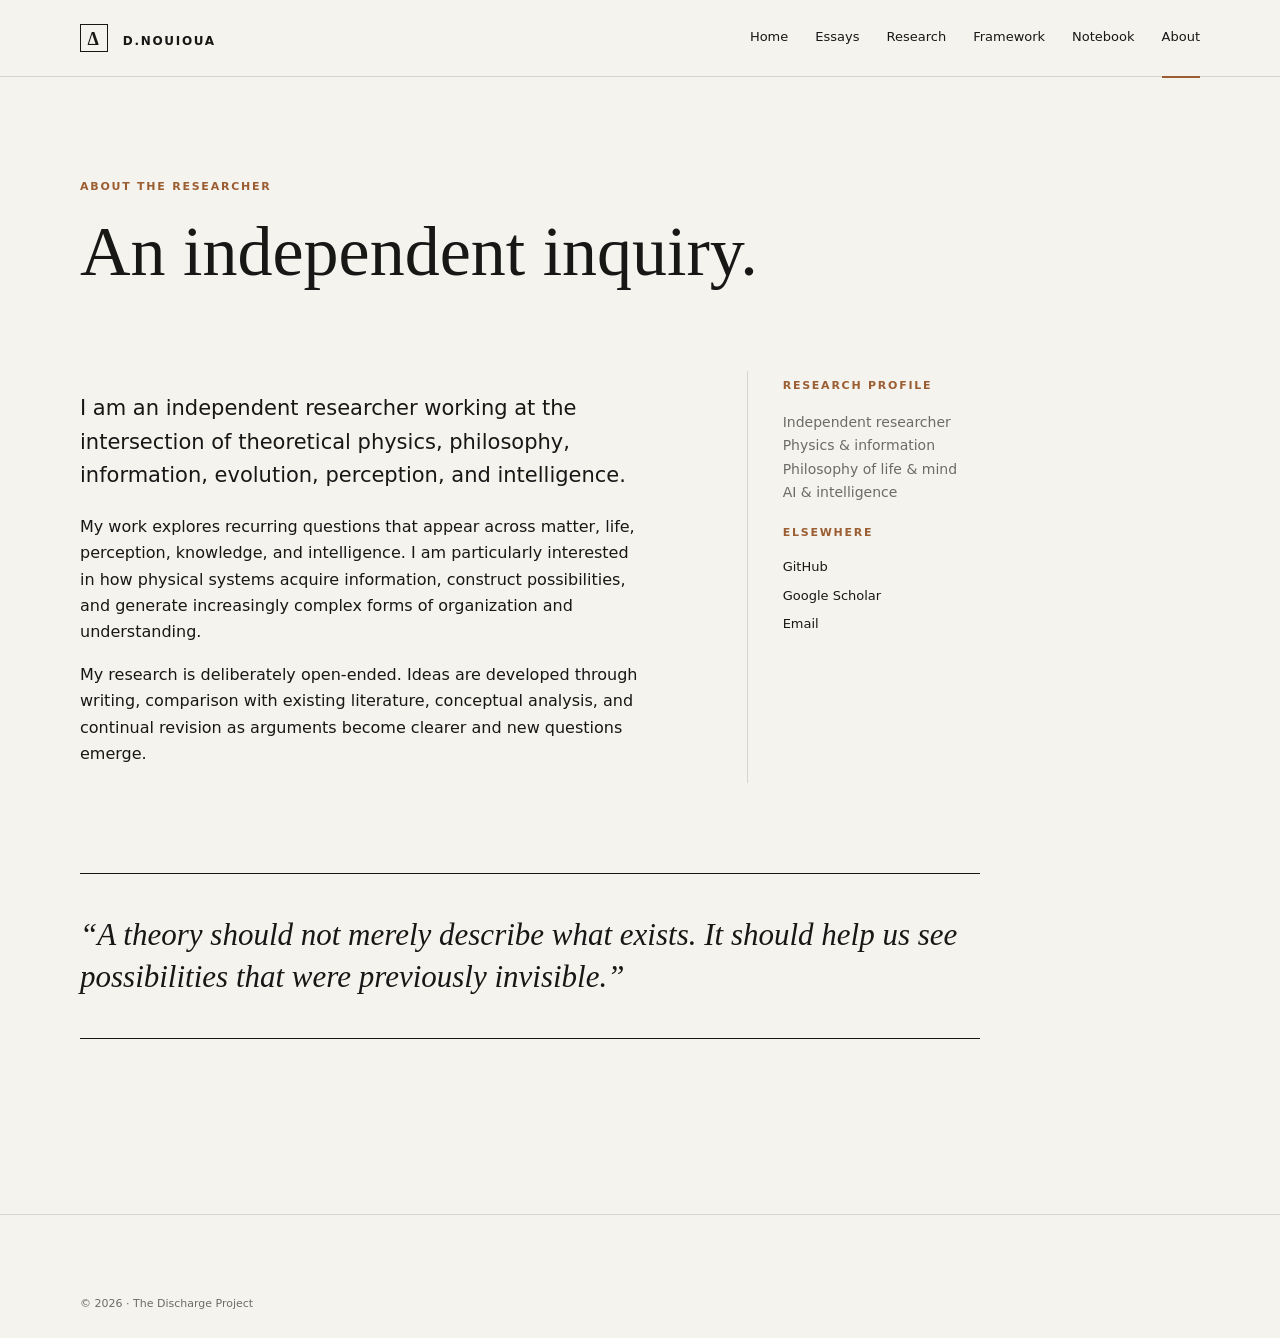
==== about.html @ 74bfa571 "Add research profile section to about.html Updated the researcher section to include a research prof" ====
<!doctype html><html lang="en"><head><meta charset="utf-8"><meta name="viewport" content="width=device-width,initial-scale=1"><title>About — D.Nouioua</title><link rel="stylesheet" href="assets/style.css"></head><body>
<header class="site-header"><div class="wrap nav"><a class="brand" href="index.html"><span>Δ</span> D.NOUIOUA</a><button class="menu">☰</button><nav><a href="index.html">Home</a><a href="essays.html">Essays</a><a href="research.html">Research</a><a href="framework.html">Framework</a><a href="notebook.html">Notebook</a><a class="active" href="about.html">About</a></nav></div></header>
<main class="page wrap about"><div class="page-intro"><span class="eyebrow">ABOUT THE RESEARCHER</span><h1>An independent inquiry.</h1></div>
<div class="about-grid"><div><p class="large">I am an independent researcher working at the intersection of theoretical physics, philosophy, information, evolution, perception, and intelligence.</p><p>My work explores recurring questions that appear across matter, life, perception, knowledge, and intelligence. I am particularly interested in how physical systems acquire information, construct possibilities, and generate increasingly complex forms of organization and understanding.</p><p>My research is deliberately open-ended. Ideas are developed through writing, comparison with existing literature, conceptual analysis, and continual revision as arguments become clearer and new questions emerge.</p></div><aside><span class="eyebrow">RESEARCH PROFILE</span><ul><li>Independent researcher</li><li>Physics & information</li><li>Philosophy of life & mind</li><li>AI & intelligence</li></ul><span class="eyebrow">ELSEWHERE</span><div class="links"><a href="#">GitHub</a><a href="#">Google Scholar</a><a href="mailto:hello@example.com">Email</a></div></aside></div>
<div class="quote">“A theory should not merely describe what exists. It should help us see possibilities that were previously invisible.”</div>
</main><footer class="footer"><div class="wrap copyright">© 2026 · The Discharge Project</div></footer><script src="assets/main.js"></script></body></html>
---- assets/style.css ----
:root{--ink:#171716;--muted:#6d6b66;--paper:#f5f3ee;--line:#d9d5cc;--accent:#9b5d32;--white:#fffdf8;--max:1120px}*{box-sizing:border-box}html{scroll-behavior:smooth}body{margin:0;background:var(--paper);color:var(--ink);font-family:Inter,ui-sans-serif,system-ui,-apple-system,BlinkMacSystemFont,"Segoe UI",sans-serif;line-height:1.65}a{color:inherit;text-decoration:none}a:hover{color:var(--accent)}.wrap{width:min(calc(100% - 48px),var(--max));margin:auto}.site-header{border-bottom:1px solid var(--line);background:rgba(245,243,238,.94);backdrop-filter:blur(10px);position:sticky;top:0;z-index:10}.nav{height:76px;display:flex;align-items:center;justify-content:space-between}.brand{font-size:12px;letter-spacing:.14em;font-weight:800}.brand span{display:inline-grid;place-items:center;width:28px;height:28px;border:1px solid var(--ink);margin-right:9px;font-family:Georgia,serif;font-size:18px}.nav nav{display:flex;gap:27px;font-size:13px}.nav nav a{padding:28px 0;border-bottom:2px solid transparent}.nav nav a.active{border-color:var(--accent)}.menu{display:none;background:none;border:0;font-size:22px}.hero{padding:130px 0 105px;max-width:1000px}.eyebrow,.tag{font-size:11px;letter-spacing:.16em;font-weight:800;color:var(--accent)}h1,h2,h3{font-family:Georgia,"Times New Roman",serif;line-height:1.08;font-weight:500}.hero h1{font-size:clamp(44px,7vw,82px);max-width:950px;margin:22px 0}.hero h1 em{font-style:italic}.lead{font-size:19px;line-height:1.7;color:var(--muted);max-width:720px}.hero-actions{display:flex;gap:28px;align-items:center;margin-top:34px}.button{display:inline-block;background:var(--ink);color:var(--white);padding:13px 20px;font-size:13px}.button:hover{background:var(--accent);color:white}.button.small{padding:9px 14px;font-size:12px}.text-link{font-size:13px;border-bottom:1px solid var(--ink);padding-bottom:3px}.statement{padding:0 0 100px}.rule{border-top:1px solid var(--ink);margin-bottom:35px}.statement p{font:italic 30px/1.35 Georgia,serif;max-width:850px}.grid-section{padding:80px 0}.section-head{display:flex;justify-content:space-between;align-items:end;margin-bottom:32px}.section-head h2{font-size:38px;margin:8px 0 0}.section-head>a{font-size:13px}.cards{display:grid;gap:1px;background:var(--line);border:1px solid var(--line)}.cards.four{grid-template-columns:repeat(4,1fr)}.card{background:var(--white);padding:28px;min-height:250px}.num{font:13px Georgia,serif;color:var(--accent)}.card h3{font-size:27px;margin:45px 0 12px}.card p{color:var(--muted);font-size:14px}.card a{font-size:12px}.feature{border-top:1px solid var(--ink);border-bottom:1px solid var(--ink);padding:90px 0;display:grid;grid-template-columns:1fr 1fr;gap:80px}.feature h2{font-size:62px;margin:12px 0}.large{font-size:21px;line-height:1.6}.feature p{color:var(--muted)}.diagram{display:flex;flex-direction:column;justify-content:center;align-items:center;gap:10px;font:italic 22px Georgia,serif}.node{border:1px solid var(--ink);padding:14px 22px;background:var(--white)}.arrow{color:var(--accent)}.latest{padding:100px 0}.post-row{display:grid;grid-template-columns:160px 1fr;gap:30px;padding:30px 0;border-top:1px solid var(--line)}.post-row h3{font-size:27px;margin:0 0 7px}.post-row p{margin:0;color:var(--muted)}.date,.meta{font-size:11px;letter-spacing:.12em;color:var(--muted)}.footer{border-top:1px solid var(--line);margin-top:80px;padding:45px 0 25px}.footer-grid{display:flex;justify-content:space-between}.footer-grid p{color:var(--muted);font-size:13px}.footer-grid>div:last-child{display:flex;gap:22px;font-size:13px}.copyright{font-size:11px;color:var(--muted);margin-top:35px}.page{padding:95px 0}.page-intro{max-width:780px;padding-bottom:65px}.page-intro h1{font-size:70px;margin:16px 0}.page-intro p{font-size:19px;color:var(--muted)}.filters{display:flex;gap:22px;border-bottom:1px solid var(--line);padding-bottom:16px;margin-bottom:30px;font-size:12px}.filter.active{color:var(--accent)}.essay-list article{padding:38px 0;border-bottom:1px solid var(--line);max-width:850px}.essay-list h2{font-size:39px;margin:12px 0}.essay-list p{color:var(--muted);max-width:700px}.paper{display:grid;grid-template-columns:90px 1fr;border-top:1px solid var(--line);padding:45px 0;max-width:950px}.paper-no{font:28px Georgia,serif;color:var(--accent)}.paper h2{font-size:37px;margin:10px 0}.paper p{color:var(--muted);max-width:750px}.paper-actions{display:flex;gap:22px;align-items:center;margin-top:22px}.citation-note{border:1px solid var(--line);background:var(--white);padding:24px;margin-top:25px;max-width:850px;font-size:13px}.toc{display:flex;gap:25px;border-bottom:1px solid var(--line);padding:16px 0;margin-bottom:55px;position:sticky;top:76px;background:var(--paper);z-index:5;font-size:12px}.framework-block{max-width:760px;padding:60px 0;border-bottom:1px solid var(--line);scroll-margin-top:130px}.framework-block h2{font-size:46px;margin:12px 0 22px}.framework-block p{font-size:17px;color:#4f4d49}.notes{max-width:850px}.notes article{padding:35px 0;border-top:1px solid var(--line)}.notes h2{font-size:35px;margin:10px 0}.notes p{color:var(--muted)}.notes a{font-size:12px;border-bottom:1px solid}.about-grid{display:grid;grid-template-columns:2fr 1fr;gap:100px;max-width:950px}.about-grid aside{border-left:1px solid var(--line);padding-left:35px}.about-grid ul{padding:0;list-style:none;color:var(--muted);font-size:14px}.links{display:flex;flex-direction:column;gap:7px;margin-top:12px;font-size:13px}.quote{font:italic 31px/1.35 Georgia,serif;border-top:1px solid var(--ink);border-bottom:1px solid var(--ink);padding:40px 0;margin-top:90px;max-width:900px}@media(max-width:800px){.wrap{width:min(calc(100% - 30px),var(--max))}.nav{height:65px}.menu{display:block}.nav nav{display:none;position:absolute;top:65px;left:0;right:0;background:var(--paper);border-bottom:1px solid var(--line);padding:12px 15px;flex-direction:column;gap:0}.nav nav.open{display:flex}.nav nav a{padding:12px 0}.hero{padding:80px 0}.hero h1{font-size:45px}.statement p{font-size:25px}.cards.four{grid-template-columns:1fr 1fr}.feature{grid-template-columns:1fr;gap:40px}.page{padding:65px 0}.page-intro h1{font-size:52px}.paper{grid-template-columns:50px 1fr}.paper h2,.essay-list h2{font-size:29px}.toc{overflow:auto;white-space:nowrap}.about-grid{grid-template-columns:1fr;gap:45px}.about-grid aside{border-left:0;border-top:1px solid var(--line);padding:30px 0}.footer-grid{flex-direction:column;gap:20px}}@media(max-width:520px){.cards.four{grid-template-columns:1fr}.post-row{grid-template-columns:1fr;gap:8px}.hero-actions{flex-direction:column;align-items:flex-start}.section-head{align-items:flex-start;gap:15px;flex-direction:column}}
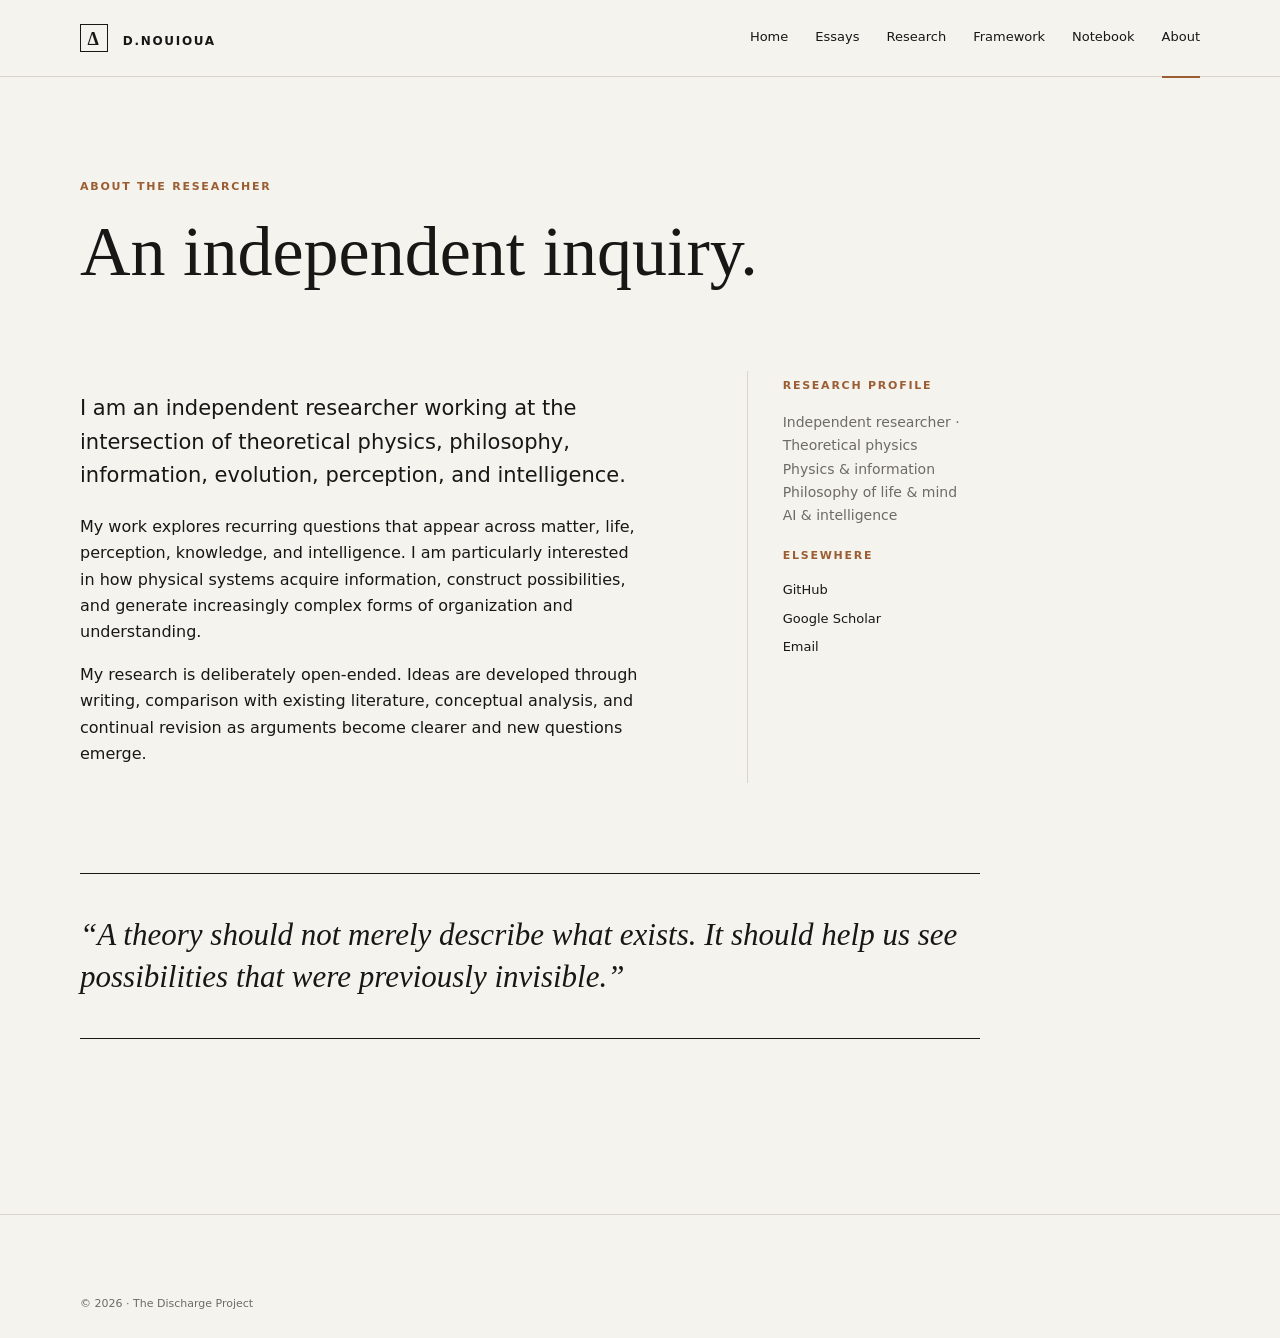
==== commit 2576cec5: "Revise about.html with expanded researcher profile Updated the about section to include a more detai" ====
--- a/about.html
+++ b/about.html
@@ -1,6 +1,6 @@
 <!doctype html><html lang="en"><head><meta charset="utf-8"><meta name="viewport" content="width=device-width,initial-scale=1"><title>About — D.Nouioua</title><link rel="stylesheet" href="assets/style.css"></head><body>
 <header class="site-header"><div class="wrap nav"><a class="brand" href="index.html"><span>Δ</span> D.NOUIOUA</a><button class="menu">☰</button><nav><a href="index.html">Home</a><a href="essays.html">Essays</a><a href="research.html">Research</a><a href="framework.html">Framework</a><a href="notebook.html">Notebook</a><a class="active" href="about.html">About</a></nav></div></header>
 <main class="page wrap about"><div class="page-intro"><span class="eyebrow">ABOUT THE RESEARCHER</span><h1>An independent inquiry.</h1></div>
-<div class="about-grid"><div><p class="large">I am an independent researcher working at the intersection of theoretical physics, philosophy, information, evolution, perception, and intelligence.</p><p>My work explores recurring questions that appear across matter, life, perception, knowledge, and intelligence. I am particularly interested in how physical systems acquire information, construct possibilities, and generate increasingly complex forms of organization and understanding.</p><p>My research is deliberately open-ended. Ideas are developed through writing, comparison with existing literature, conceptual analysis, and continual revision as arguments become clearer and new questions emerge.</p></div><aside><span class="eyebrow">RESEARCH PROFILE</span><ul><li>Independent researcher</li><li>Physics & information</li><li>Philosophy of life & mind</li><li>AI & intelligence</li></ul><span class="eyebrow">ELSEWHERE</span><div class="links"><a href="#">GitHub</a><a href="#">Google Scholar</a><a href="mailto:hello@example.com">Email</a></div></aside></div>
+<div class="about-grid"><div><p class="large">I am an independent researcher working at the intersection of theoretical physics, philosophy, information, evolution, perception, and intelligence.</p><p>My work explores recurring questions that appear across matter, life, perception, knowledge, and intelligence. I am particularly interested in how physical systems acquire information, construct possibilities, and generate increasingly complex forms of organization and understanding.</p><p>My research is deliberately open-ended. Ideas are developed through writing, comparison with existing literature, conceptual analysis, and continual revision as arguments become clearer and new questions emerge.</p></div><aside><span class="eyebrow">RESEARCH PROFILE</span><ul><li>Independent researcher · Theoretical physics</li><li>Physics & information</li><li>Philosophy of life & mind</li><li>AI & intelligence</li></ul><span class="eyebrow">ELSEWHERE</span><div class="links"><a href="#">GitHub</a><a href="#">Google Scholar</a><a href="mailto:hello@example.com">Email</a></div></aside></div>
 <div class="quote">“A theory should not merely describe what exists. It should help us see possibilities that were previously invisible.”</div>
 </main><footer class="footer"><div class="wrap copyright">© 2026 · The Discharge Project</div></footer><script src="assets/main.js"></script></body></html>
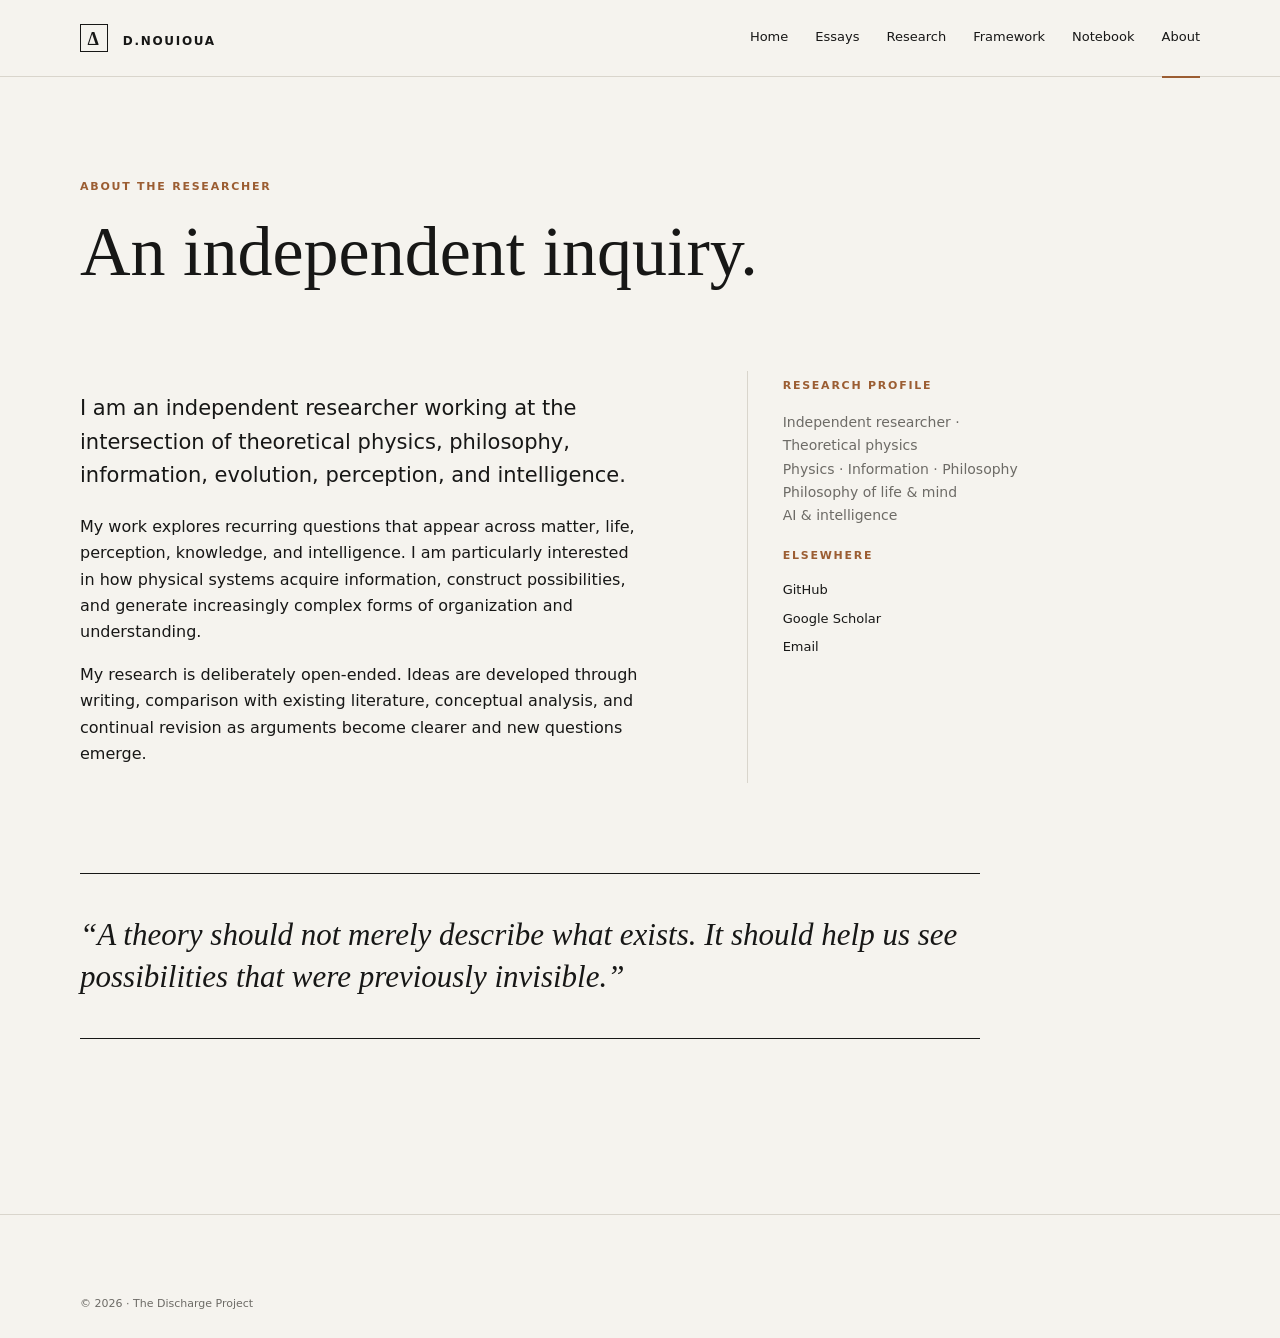
==== commit 790d0aee: "Remove duplicate content in about.html" ====
--- a/about.html
+++ b/about.html
@@ -1,6 +1,6 @@
 <!doctype html><html lang="en"><head><meta charset="utf-8"><meta name="viewport" content="width=device-width,initial-scale=1"><title>About — D.Nouioua</title><link rel="stylesheet" href="assets/style.css"></head><body>
 <header class="site-header"><div class="wrap nav"><a class="brand" href="index.html"><span>Δ</span> D.NOUIOUA</a><button class="menu">☰</button><nav><a href="index.html">Home</a><a href="essays.html">Essays</a><a href="research.html">Research</a><a href="framework.html">Framework</a><a href="notebook.html">Notebook</a><a class="active" href="about.html">About</a></nav></div></header>
 <main class="page wrap about"><div class="page-intro"><span class="eyebrow">ABOUT THE RESEARCHER</span><h1>An independent inquiry.</h1></div>
-<div class="about-grid"><div><p class="large">I am an independent researcher working at the intersection of theoretical physics, philosophy, information, evolution, perception, and intelligence.</p><p>My work explores recurring questions that appear across matter, life, perception, knowledge, and intelligence. I am particularly interested in how physical systems acquire information, construct possibilities, and generate increasingly complex forms of organization and understanding.</p><p>My research is deliberately open-ended. Ideas are developed through writing, comparison with existing literature, conceptual analysis, and continual revision as arguments become clearer and new questions emerge.</p></div><aside><span class="eyebrow">RESEARCH PROFILE</span><ul><li>Independent researcher · Theoretical physics</li><li>Physics & information</li><li>Philosophy of life & mind</li><li>AI & intelligence</li></ul><span class="eyebrow">ELSEWHERE</span><div class="links"><a href="#">GitHub</a><a href="#">Google Scholar</a><a href="mailto:hello@example.com">Email</a></div></aside></div>
+<div class="about-grid"><div><p class="large">I am an independent researcher working at the intersection of theoretical physics, philosophy, information, evolution, perception, and intelligence.</p><p>My work explores recurring questions that appear across matter, life, perception, knowledge, and intelligence. I am particularly interested in how physical systems acquire information, construct possibilities, and generate increasingly complex forms of organization and understanding.</p><p>My research is deliberately open-ended. Ideas are developed through writing, comparison with existing literature, conceptual analysis, and continual revision as arguments become clearer and new questions emerge.</p></div><aside><span class="eyebrow">RESEARCH PROFILE</span><ul><li>Independent researcher · Theoretical physics</li><li>Physics · Information · Philosophy</li><li>Philosophy of life & mind</li><li>AI & intelligence</li></ul><span class="eyebrow">ELSEWHERE</span><div class="links"><a href="#">GitHub</a><a href="#">Google Scholar</a><a href="mailto:hello@example.com">Email</a></div></aside></div>
 <div class="quote">“A theory should not merely describe what exists. It should help us see possibilities that were previously invisible.”</div>
 </main><footer class="footer"><div class="wrap copyright">© 2026 · The Discharge Project</div></footer><script src="assets/main.js"></script></body></html>
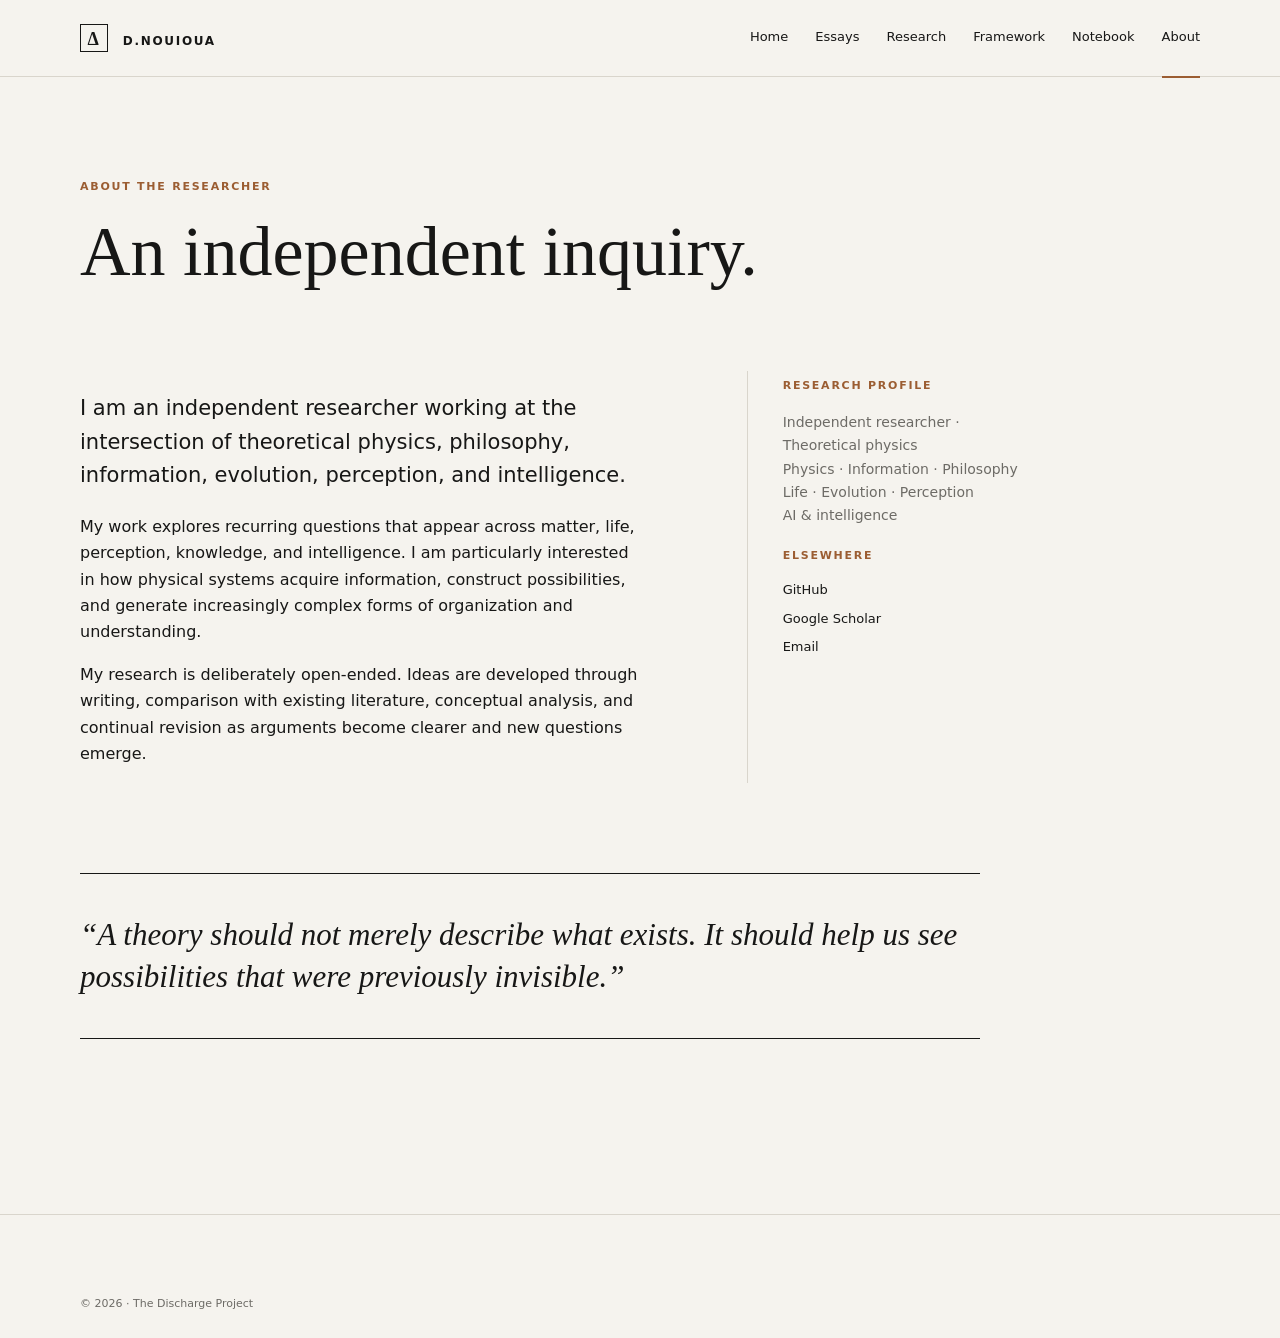
==== commit eda58a06: "Revise research profile and duplicate content Updated the research profile section to include 'Life'" ====
--- a/about.html
+++ b/about.html
@@ -1,6 +1,6 @@
 <!doctype html><html lang="en"><head><meta charset="utf-8"><meta name="viewport" content="width=device-width,initial-scale=1"><title>About — D.Nouioua</title><link rel="stylesheet" href="assets/style.css"></head><body>
 <header class="site-header"><div class="wrap nav"><a class="brand" href="index.html"><span>Δ</span> D.NOUIOUA</a><button class="menu">☰</button><nav><a href="index.html">Home</a><a href="essays.html">Essays</a><a href="research.html">Research</a><a href="framework.html">Framework</a><a href="notebook.html">Notebook</a><a class="active" href="about.html">About</a></nav></div></header>
 <main class="page wrap about"><div class="page-intro"><span class="eyebrow">ABOUT THE RESEARCHER</span><h1>An independent inquiry.</h1></div>
-<div class="about-grid"><div><p class="large">I am an independent researcher working at the intersection of theoretical physics, philosophy, information, evolution, perception, and intelligence.</p><p>My work explores recurring questions that appear across matter, life, perception, knowledge, and intelligence. I am particularly interested in how physical systems acquire information, construct possibilities, and generate increasingly complex forms of organization and understanding.</p><p>My research is deliberately open-ended. Ideas are developed through writing, comparison with existing literature, conceptual analysis, and continual revision as arguments become clearer and new questions emerge.</p></div><aside><span class="eyebrow">RESEARCH PROFILE</span><ul><li>Independent researcher · Theoretical physics</li><li>Physics · Information · Philosophy</li><li>Philosophy of life & mind</li><li>AI & intelligence</li></ul><span class="eyebrow">ELSEWHERE</span><div class="links"><a href="#">GitHub</a><a href="#">Google Scholar</a><a href="mailto:hello@example.com">Email</a></div></aside></div>
+<div class="about-grid"><div><p class="large">I am an independent researcher working at the intersection of theoretical physics, philosophy, information, evolution, perception, and intelligence.</p><p>My work explores recurring questions that appear across matter, life, perception, knowledge, and intelligence. I am particularly interested in how physical systems acquire information, construct possibilities, and generate increasingly complex forms of organization and understanding.</p><p>My research is deliberately open-ended. Ideas are developed through writing, comparison with existing literature, conceptual analysis, and continual revision as arguments become clearer and new questions emerge.</p></div><aside><span class="eyebrow">RESEARCH PROFILE</span><ul><li>Independent researcher · Theoretical physics</li><li>Physics · Information · Philosophy</li><li>Life · Evolution · Perception</li><li>AI & intelligence</li></ul><span class="eyebrow">ELSEWHERE</span><div class="links"><a href="#">GitHub</a><a href="#">Google Scholar</a><a href="mailto:hello@example.com">Email</a></div></aside></div>
 <div class="quote">“A theory should not merely describe what exists. It should help us see possibilities that were previously invisible.”</div>
 </main><footer class="footer"><div class="wrap copyright">© 2026 · The Discharge Project</div></footer><script src="assets/main.js"></script></body></html>
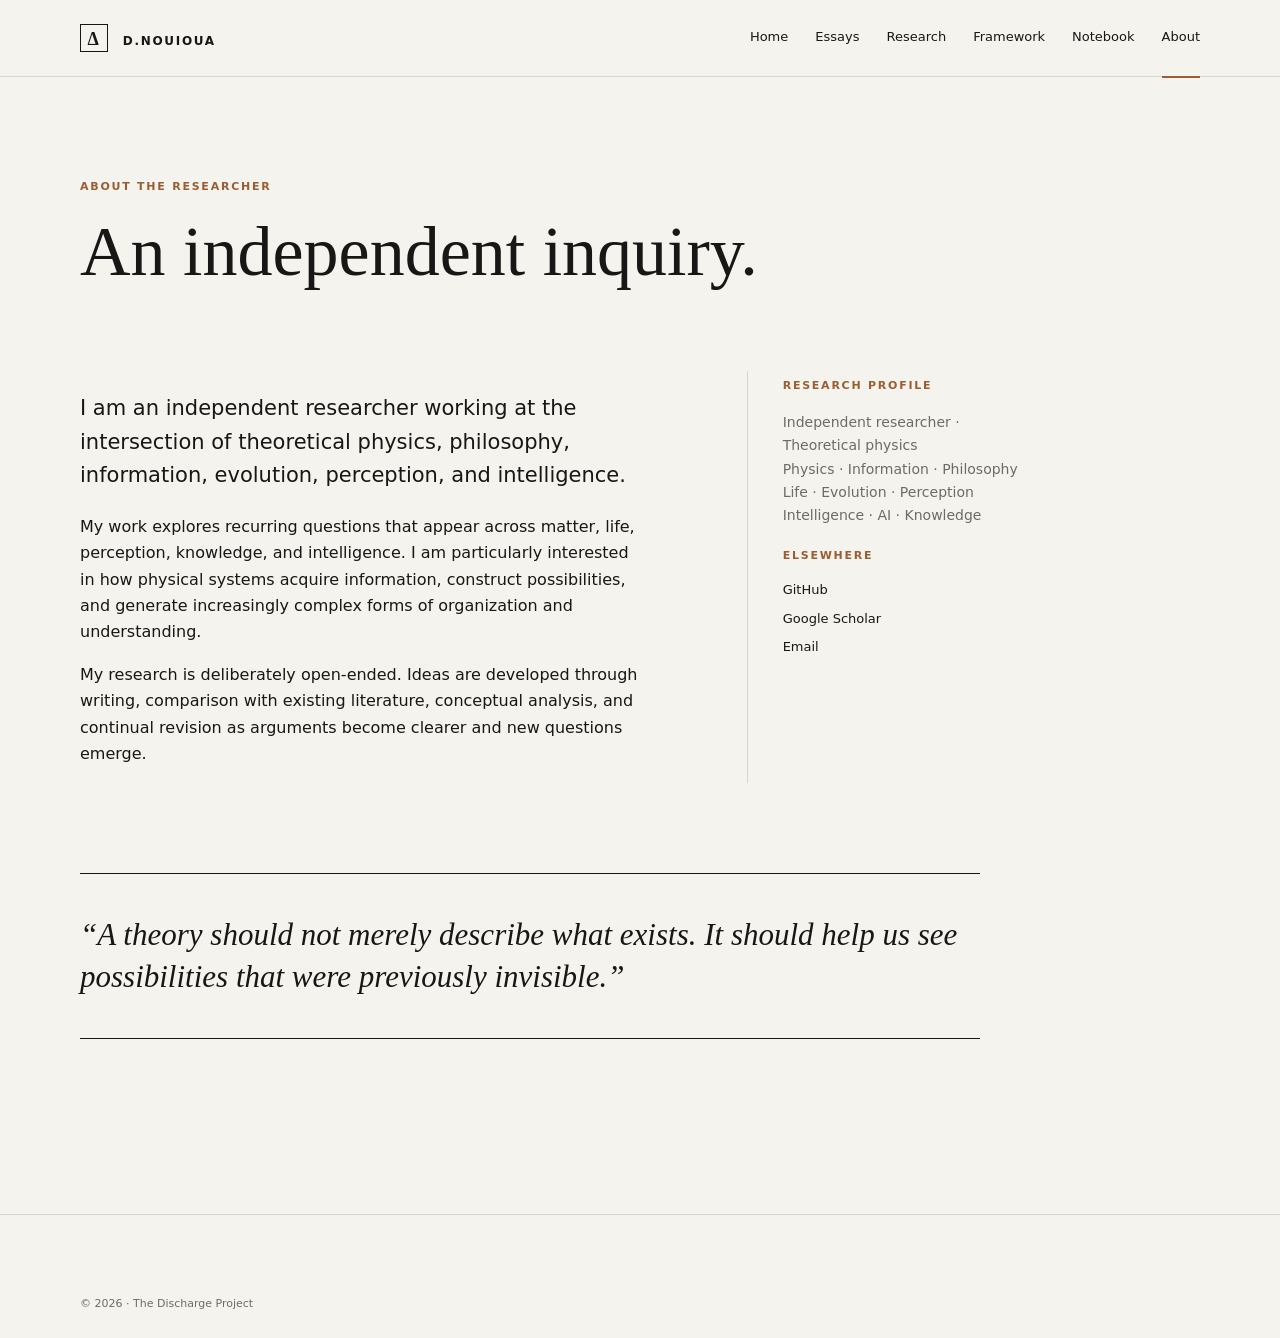
==== commit a6ceab61: "Revise about page content and research profile Updated the research profile section and adjusted the" ====
--- a/about.html
+++ b/about.html
@@ -1,6 +1,6 @@
 <!doctype html><html lang="en"><head><meta charset="utf-8"><meta name="viewport" content="width=device-width,initial-scale=1"><title>About — D.Nouioua</title><link rel="stylesheet" href="assets/style.css"></head><body>
 <header class="site-header"><div class="wrap nav"><a class="brand" href="index.html"><span>Δ</span> D.NOUIOUA</a><button class="menu">☰</button><nav><a href="index.html">Home</a><a href="essays.html">Essays</a><a href="research.html">Research</a><a href="framework.html">Framework</a><a href="notebook.html">Notebook</a><a class="active" href="about.html">About</a></nav></div></header>
 <main class="page wrap about"><div class="page-intro"><span class="eyebrow">ABOUT THE RESEARCHER</span><h1>An independent inquiry.</h1></div>
-<div class="about-grid"><div><p class="large">I am an independent researcher working at the intersection of theoretical physics, philosophy, information, evolution, perception, and intelligence.</p><p>My work explores recurring questions that appear across matter, life, perception, knowledge, and intelligence. I am particularly interested in how physical systems acquire information, construct possibilities, and generate increasingly complex forms of organization and understanding.</p><p>My research is deliberately open-ended. Ideas are developed through writing, comparison with existing literature, conceptual analysis, and continual revision as arguments become clearer and new questions emerge.</p></div><aside><span class="eyebrow">RESEARCH PROFILE</span><ul><li>Independent researcher · Theoretical physics</li><li>Physics · Information · Philosophy</li><li>Life · Evolution · Perception</li><li>AI & intelligence</li></ul><span class="eyebrow">ELSEWHERE</span><div class="links"><a href="#">GitHub</a><a href="#">Google Scholar</a><a href="mailto:hello@example.com">Email</a></div></aside></div>
+<div class="about-grid"><div><p class="large">I am an independent researcher working at the intersection of theoretical physics, philosophy, information, evolution, perception, and intelligence.</p><p>My work explores recurring questions that appear across matter, life, perception, knowledge, and intelligence. I am particularly interested in how physical systems acquire information, construct possibilities, and generate increasingly complex forms of organization and understanding.</p><p>My research is deliberately open-ended. Ideas are developed through writing, comparison with existing literature, conceptual analysis, and continual revision as arguments become clearer and new questions emerge.</p></div><aside><span class="eyebrow">RESEARCH PROFILE</span><ul><li>Independent researcher · Theoretical physics</li><li>Physics · Information · Philosophy</li><li>Life · Evolution · Perception</li><li>Intelligence · AI · Knowledge</li></ul><span class="eyebrow">ELSEWHERE</span><div class="links"><a href="#">GitHub</a><a href="#">Google Scholar</a><a href="mailto:hello@example.com">Email</a></div></aside></div>
 <div class="quote">“A theory should not merely describe what exists. It should help us see possibilities that were previously invisible.”</div>
 </main><footer class="footer"><div class="wrap copyright">© 2026 · The Discharge Project</div></footer><script src="assets/main.js"></script></body></html>
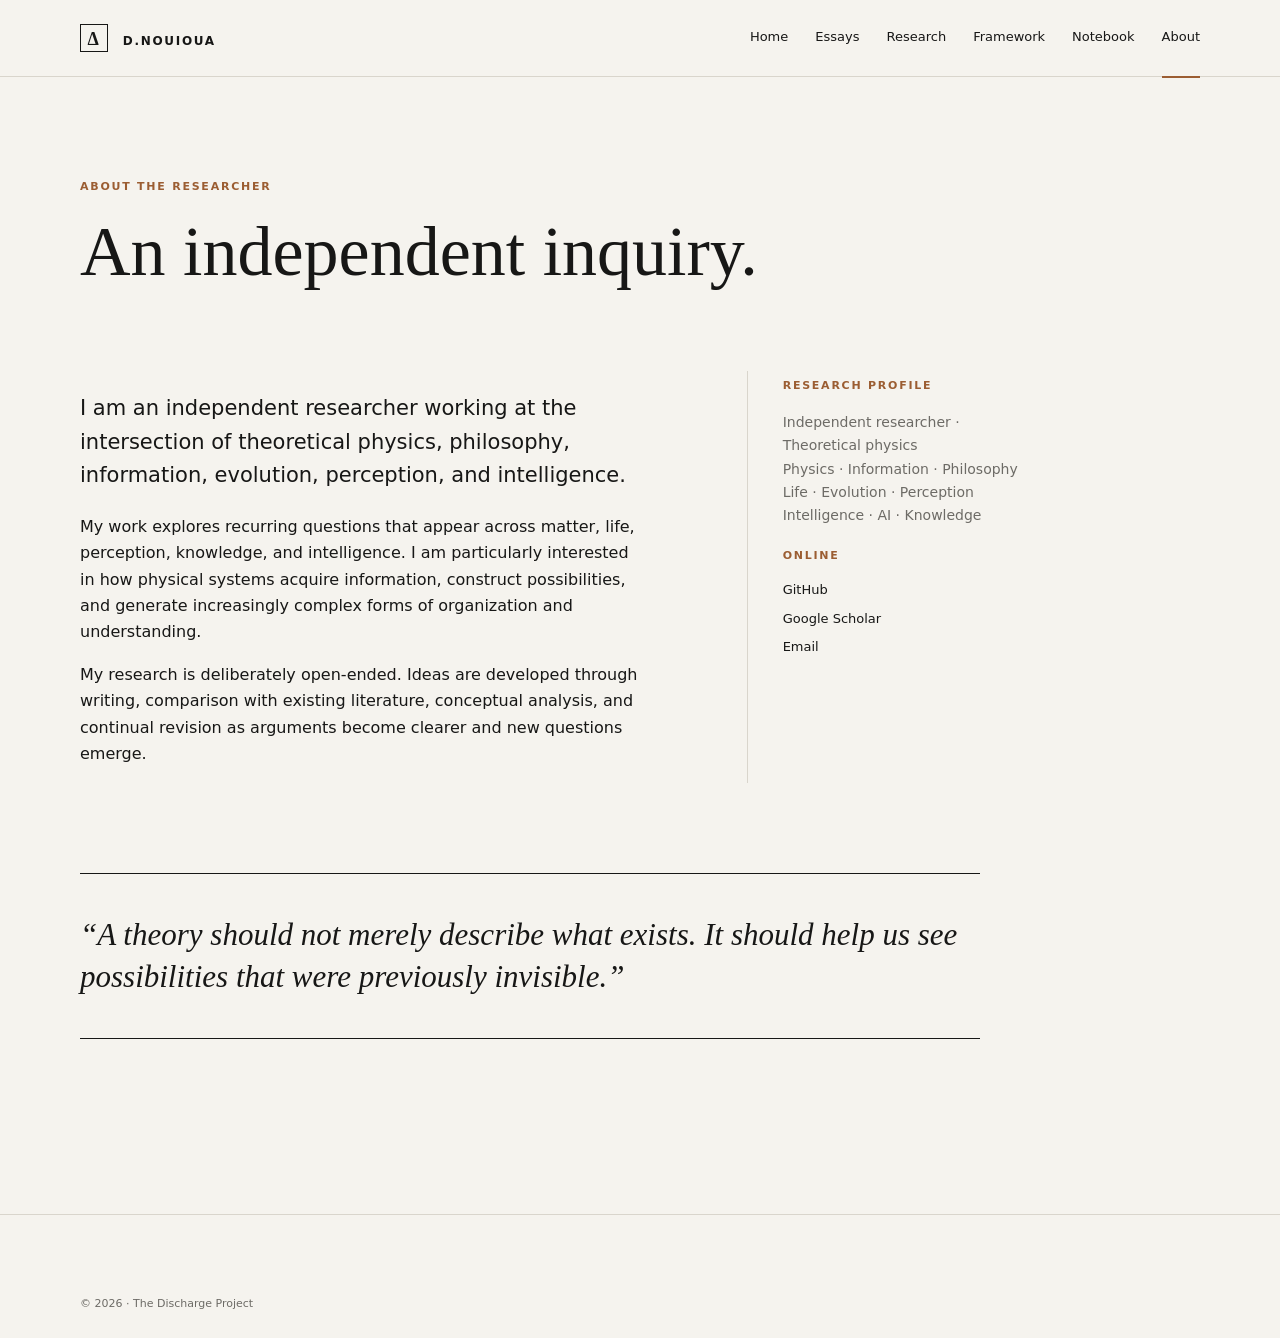
==== commit a5dd716e: "Refactor about.html to eliminate redundancy Removed duplicate content in the about section and updat" ====
--- a/about.html
+++ b/about.html
@@ -1,6 +1,6 @@
 <!doctype html><html lang="en"><head><meta charset="utf-8"><meta name="viewport" content="width=device-width,initial-scale=1"><title>About — D.Nouioua</title><link rel="stylesheet" href="assets/style.css"></head><body>
 <header class="site-header"><div class="wrap nav"><a class="brand" href="index.html"><span>Δ</span> D.NOUIOUA</a><button class="menu">☰</button><nav><a href="index.html">Home</a><a href="essays.html">Essays</a><a href="research.html">Research</a><a href="framework.html">Framework</a><a href="notebook.html">Notebook</a><a class="active" href="about.html">About</a></nav></div></header>
 <main class="page wrap about"><div class="page-intro"><span class="eyebrow">ABOUT THE RESEARCHER</span><h1>An independent inquiry.</h1></div>
-<div class="about-grid"><div><p class="large">I am an independent researcher working at the intersection of theoretical physics, philosophy, information, evolution, perception, and intelligence.</p><p>My work explores recurring questions that appear across matter, life, perception, knowledge, and intelligence. I am particularly interested in how physical systems acquire information, construct possibilities, and generate increasingly complex forms of organization and understanding.</p><p>My research is deliberately open-ended. Ideas are developed through writing, comparison with existing literature, conceptual analysis, and continual revision as arguments become clearer and new questions emerge.</p></div><aside><span class="eyebrow">RESEARCH PROFILE</span><ul><li>Independent researcher · Theoretical physics</li><li>Physics · Information · Philosophy</li><li>Life · Evolution · Perception</li><li>Intelligence · AI · Knowledge</li></ul><span class="eyebrow">ELSEWHERE</span><div class="links"><a href="#">GitHub</a><a href="#">Google Scholar</a><a href="mailto:hello@example.com">Email</a></div></aside></div>
+<div class="about-grid"><div><p class="large">I am an independent researcher working at the intersection of theoretical physics, philosophy, information, evolution, perception, and intelligence.</p><p>My work explores recurring questions that appear across matter, life, perception, knowledge, and intelligence. I am particularly interested in how physical systems acquire information, construct possibilities, and generate increasingly complex forms of organization and understanding.</p><p>My research is deliberately open-ended. Ideas are developed through writing, comparison with existing literature, conceptual analysis, and continual revision as arguments become clearer and new questions emerge.</p></div><aside><span class="eyebrow">RESEARCH PROFILE</span><ul><li>Independent researcher · Theoretical physics</li><li>Physics · Information · Philosophy</li><li>Life · Evolution · Perception</li><li>Intelligence · AI · Knowledge</li></ul><span class="eyebrow">ONLINE</span><div class="links"><a href="#">GitHub</a><a href="#">Google Scholar</a><a href="mailto:hello@example.com">Email</a></div></aside></div>
 <div class="quote">“A theory should not merely describe what exists. It should help us see possibilities that were previously invisible.”</div>
 </main><footer class="footer"><div class="wrap copyright">© 2026 · The Discharge Project</div></footer><script src="assets/main.js"></script></body></html>
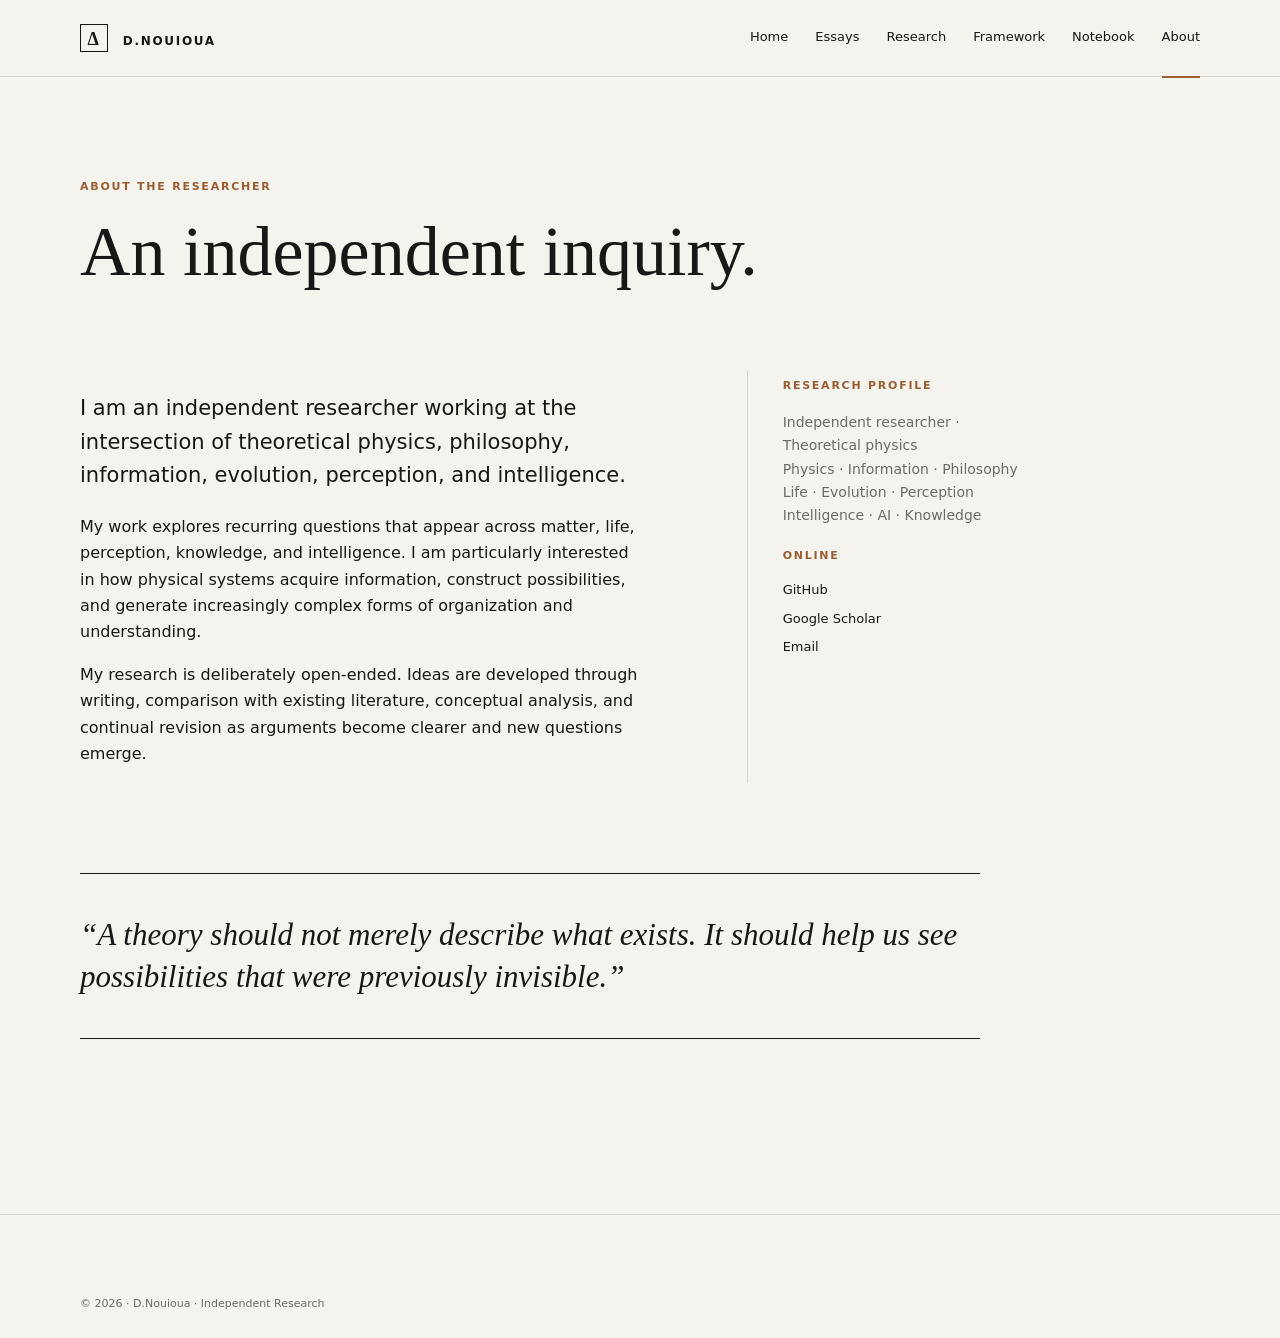
==== commit e7a2cc73: "Update footer copyright information in about.html" ====
--- a/about.html
+++ b/about.html
@@ -1,6 +1,6 @@
 <!doctype html><html lang="en"><head><meta charset="utf-8"><meta name="viewport" content="width=device-width,initial-scale=1"><title>About — D.Nouioua</title><link rel="stylesheet" href="assets/style.css"></head><body>
 <header class="site-header"><div class="wrap nav"><a class="brand" href="index.html"><span>Δ</span> D.NOUIOUA</a><button class="menu">☰</button><nav><a href="index.html">Home</a><a href="essays.html">Essays</a><a href="research.html">Research</a><a href="framework.html">Framework</a><a href="notebook.html">Notebook</a><a class="active" href="about.html">About</a></nav></div></header>
 <main class="page wrap about"><div class="page-intro"><span class="eyebrow">ABOUT THE RESEARCHER</span><h1>An independent inquiry.</h1></div>
-<div class="about-grid"><div><p class="large">I am an independent researcher working at the intersection of theoretical physics, philosophy, information, evolution, perception, and intelligence.</p><p>My work explores recurring questions that appear across matter, life, perception, knowledge, and intelligence. I am particularly interested in how physical systems acquire information, construct possibilities, and generate increasingly complex forms of organization and understanding.</p><p>My research is deliberately open-ended. Ideas are developed through writing, comparison with existing literature, conceptual analysis, and continual revision as arguments become clearer and new questions emerge.</p></div><aside><span class="eyebrow">RESEARCH PROFILE</span><ul><li>Independent researcher · Theoretical physics</li><li>Physics · Information · Philosophy</li><li>Life · Evolution · Perception</li><li>Intelligence · AI · Knowledge</li></ul><span class="eyebrow">ONLINE</span><div class="links"><a href="#">GitHub</a><a href="#">Google Scholar</a><a href="mailto:hello@example.com">Email</a></div></aside></div>
+<div class="about-grid"><div><p class="large">I am an independent researcher working at the intersection of theoretical physics, philosophy, information, evolution, perception, and intelligence.</p><p>My work explores recurring questions that appear across matter, life, perception, knowledge, and intelligence. I am particularly interested in how physical systems acquire information, construct possibilities, and generate increasingly complex forms of organization and understanding.</p><p>My research is deliberately open-ended. Ideas are developed through writing, comparison with existing literature, conceptual analysis, and continual revision as arguments become clearer and new questions emerge.</p></div><aside><span class="eyebrow">RESEARCH PROFILE</span><ul><li>Independent researcher · Theoretical physics</li><li>Physics · Information · Philosophy</li><li>Life · Evolution · Perception</li><li>Intelligence · AI · Knowledge</li></ul><span class="eyebrow">ONLINE</span><div class="links"><a href="#">GitHub</a><a href="#">Google Scholar</a><a href="mailto:nouiouadhaieddine@gmail.com">Email</a></div></aside></div>
 <div class="quote">“A theory should not merely describe what exists. It should help us see possibilities that were previously invisible.”</div>
-</main><footer class="footer"><div class="wrap copyright">© 2026 · The Discharge Project</div></footer><script src="assets/main.js"></script></body></html>
+</main><footer class="footer"><div class="wrap copyright">© 2026 · D.Nouioua · Independent Research</div></footer><script src="assets/main.js"></script></body></html>
